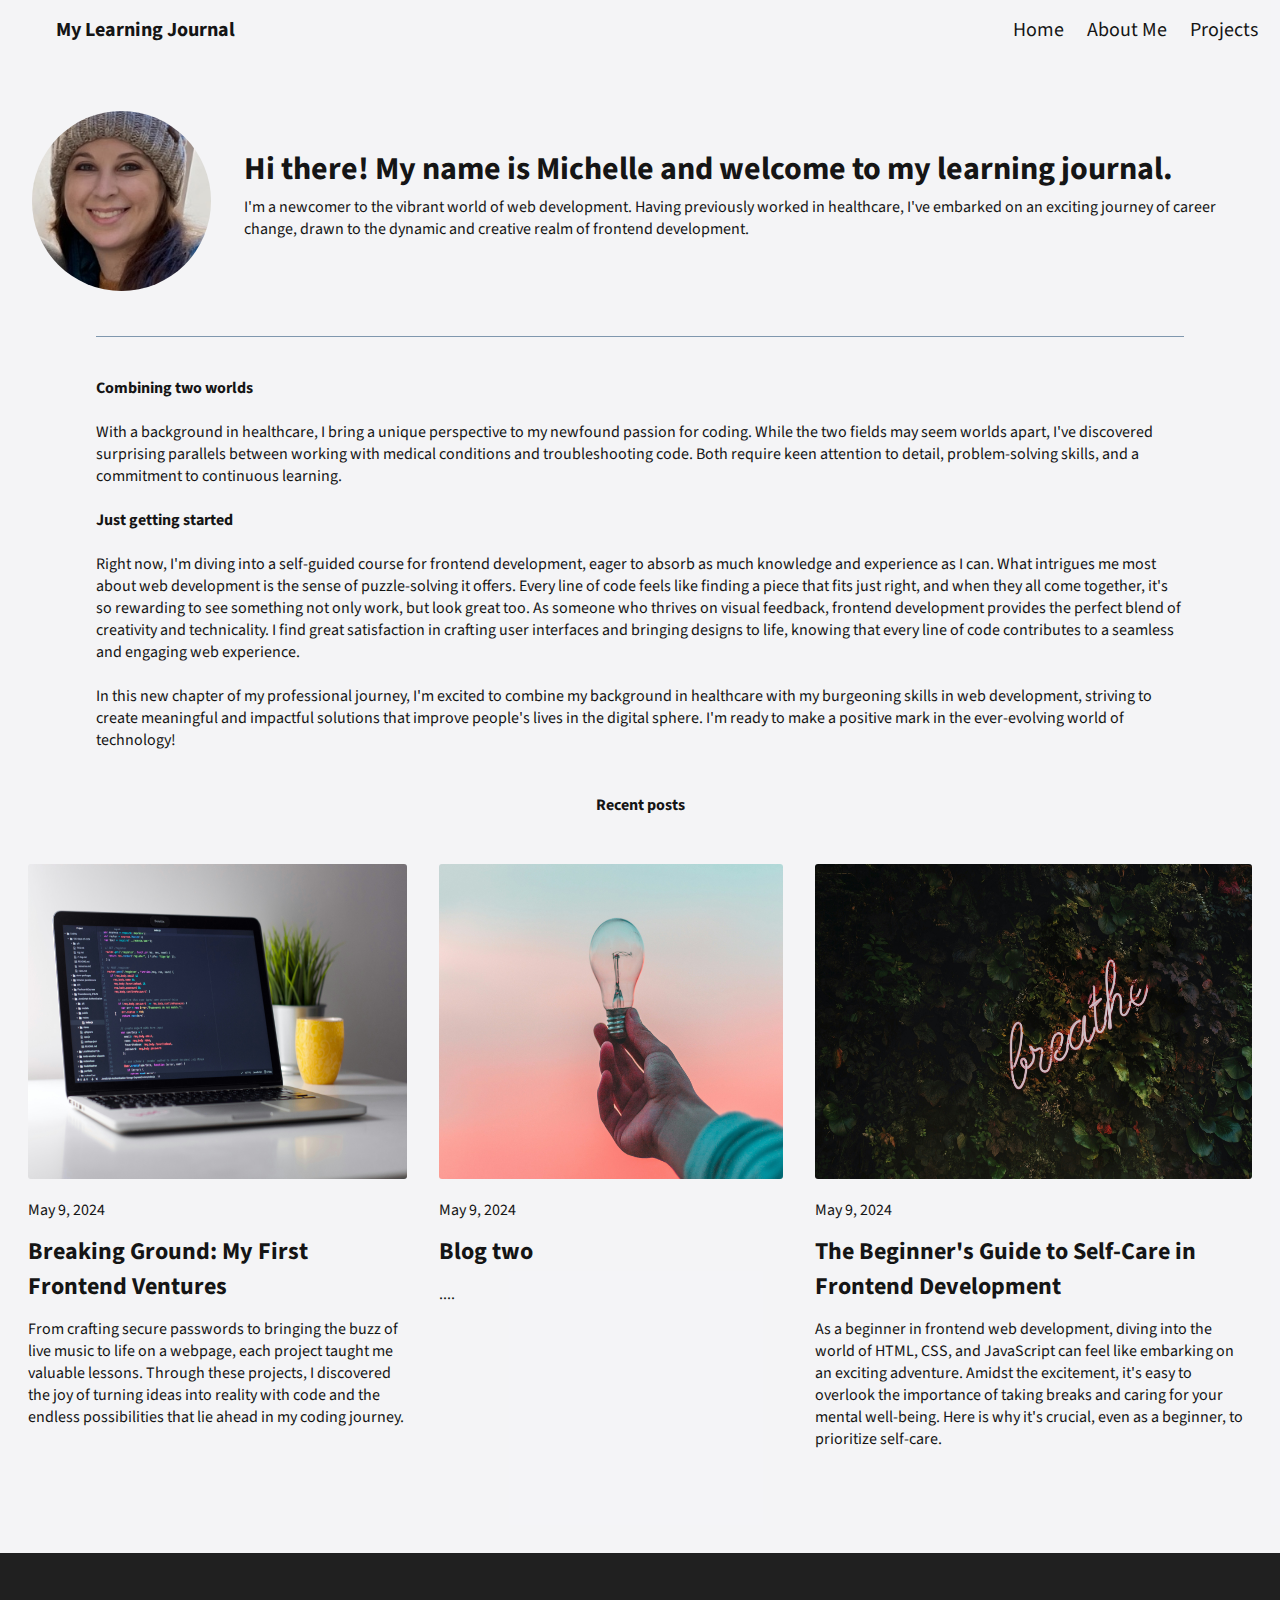
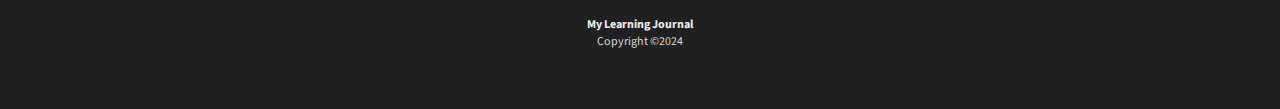
==== about-me.html @ ee02aec1 "initial commit" ====
<!DOCTYPE html>
<html lang="en">
<head>
    <meta charset="UTF-8">
    <meta name="viewport" content="width=device-width, initial-scale=1.0">
    <title>About Me</title>
    <link rel="stylesheet" href="css/index.css">
    <!-- Fonts -->
    <link rel="preconnect" href="https://fonts.googleapis.com">
    <link rel="preconnect" href="https://fonts.gstatic.com" crossorigin>
    <link href="https://fonts.googleapis.com/css2?family=Inter:wght@200&family=Source+Sans+3:ital,wght@0,200..900;1,200..900&display=swap" 
    rel="stylesheet">
    <!-- Font Awesome -->
    <link rel="stylesheet" href="https://cdnjs.cloudflare.com/ajax/libs/font-awesome/6.5.2/css/all.min.css" 
        integrity="sha512-SnH5WK+bZxgPHs44uWIX+LLJAJ9/2PkPKZ5QiAj6Ta86w+fsb2TkcmfRyVX3pBnMFcV7oQPJkl9QevSCWr3W6A==" 
        crossorigin="anonymous" referrerpolicy="no-referrer" />
</head>
<body>
    <header class="site-header">
        <i class="fa-solid fa-feather"></i>
        <h2>My Learning Journal</h2>
    <!-- Site Navigation -->
        <nav>
            <ul>
                <li><a href="index.html">Home</a></li>
                <li><a href="about-me.html">About Me</a></li>
                <li><a href="projects.html">Projects</a></li>
            </ul>
        </nav>
    </header>
    <div class="about-me-page">
        <article class="about-me-el">
            <div class="about-me-header">
                <img src="images/michelle.jpg" alt="" class="michelle">
                <div class="welcome-statement">
                    <h2 class="about-me-title">Hi there! My name is Michelle and welcome to my learning journal.</h2>
                    <p>I'm a newcomer to the vibrant world of web development. Having previously worked in healthcare, 
                        I've embarked on an exciting journey of career change, drawn to the dynamic and creative realm of frontend 
                        development.</p>
                </div>
            </div>

            <section id="about-me-article">
                <strong>Combining two worlds</strong>
                <br>
                <br>
                With a background in healthcare, I bring a unique perspective to my newfound passion for coding. 
                While the two fields may seem worlds apart, I've discovered surprising parallels between working 
                with medical conditions and troubleshooting code. Both require keen attention to detail, problem-solving 
                skills, and a commitment to continuous learning.
                <br>
                <br>
                <strong>Just getting started</strong>
                <br>
                <br>
                Right now, I'm diving into a self-guided course for frontend development, eager to absorb as much knowledge 
                and experience as I can. What intrigues me most about web development is the sense of puzzle-solving 
                it offers. Every line of code feels like finding a piece that fits just right, and when they all come together, 
                it's so rewarding to see something not only work, but look great too. As someone who thrives on visual feedback, 
                frontend development provides the perfect blend of creativity and technicality.  I find great satisfaction in 
                crafting user interfaces and bringing designs to life, knowing that every line of code contributes to a seamless 
                and engaging web experience.
                <br>
                <br>
                In this new chapter of my professional journey, I'm excited to combine my background in healthcare with my 
                burgeoning skills in web development, striving to create meaningful and impactful solutions that improve people's 
                lives in the digital sphere. I'm ready to make a positive mark in the ever-evolving world of technology!
                <br>
                <br>
            </section>
        </article>
        <!-- recent posts section -->
        <h4 class="recent-posts-heading">Recent posts</h4>
        <section class="recent-posts-el">
            <a href="projects-blog.html" class="card card-1">
                <img src="images/clement-helardot-95YRwf6CNw8-unsplash.jpg" alt="laptop computer displaying a code editor with source code">
                <div class="article-info">
                    <span class="date">May 9, 2024</span>
                    <h3>Breaking Ground: My First Frontend Ventures</h3>
                    <p>From crafting secure passwords to bringing the buzz of live music to life on a webpage, each project taught 
                        me valuable lessons. Through these projects, I discovered the joy of turning ideas into reality with code 
                        and the endless possibilities that lie ahead in my coding journey.
                    </p>
                </div>
            </a>
            <a href="" class="card card-2">
                <img src="images/diego-ph-fIq0tET6llw-unsplash.jpg" alt="">
                <div class="article-info">
                    <span class="date">May 9, 2024</span>
                    <h3>Blog two</h3>
                    <p>....</p>
                </div>
            </a>
            <a href="self-care.html" class="card card-3">
                <img src="images/tim-goedhart-vnpTRdmtQ30-unsplash.jpg" alt="floral wall with a pink neon sign displaying the word 'breathe'">
                <div class="article-info">
                    <span class="date">May 9, 2024</span>
                    <h3>The Beginner's Guide to Self-Care in Frontend Development</h3>
                    <p>As a beginner in frontend web development, diving into the world of HTML, CSS, and JavaScript can 
                        feel like embarking on an exciting adventure. Amidst the excitement, it's easy to overlook 
                        the importance of taking breaks and caring for your mental well-being. Here is why it's crucial, even 
                        as a beginner, to prioritize self-care.</p>
                </div>
            </a>
        </section>
    </div>

    <footer>    
        <p>My Learning Journal</p>
        <span>Copyright &copy;2024</span>
    </footer>
</body>
</html>
---- css/index.css ----
/* =================
    Site Layout 
   ================= */
html,
body {
    margin: 0 auto;
    padding: 0;
    font-family: "Source Sans 3", sans-serif;
    color: #151515;
    background-color: hsla(240, 14%, 96%, 0.742);
    max-width: 1800px;
}

.site-header {
    padding: 0 1.5em 0 1.25em;
    display: flex;
    align-items: center;
}

i {
    color: darkslateblue;
    margin-right: 8px;
    width: 1.5em;
}

nav {
    margin-left: auto;
}

ul {
    list-style-type: none;
    display: flex;
    gap: 15px;
}

.splash {
    background-image: url("/images/lukas-blazek-GnvurwJsKaY-unsplash.jpg");
    background-size: cover;
    height: 35vh;
    padding: 2.595em 0 0 0.4em;
    border-radius: 4px;
}

img {
    width: 100%;
    border-radius: 3px;
    height: 35vh;
    margin: 0 0 0.875em 0;
}

.blog-section,
.recent-posts-el {
    display: grid;
    grid-template-columns: repeat(1, minmax(100px, 90vw));
    gap: 1em;
    grid-template-areas: 
    "card-1"
    "card-2"
    "card-3";
    margin: 2.5em 1.25em;
}

.card {
    margin-bottom: 0.875em;
    border-radius: 3px;
    padding: 0.5em;
}

.card:hover,
.grid-item:hover {
    text-decoration: none;
    color: inherit;
    background-color: rgba(193, 195, 196, 0.252);
}

.extended-section {
    display: flex;
    justify-content: center;
}

/* =====================
    Projects container
   ===================== */

.projects .container {
    display: grid;
    grid-template-rows: repeat(3, 1fr);
    gap: 1em;
    grid-template-areas: 
    "diner"
    "venue"
    "seminar"
    "link";
    margin: 2.5em 1.25em;
}

.grid-item {
    height: auto;
    border-radius: 6px;
    text-align: center;
    padding: 1em 0.5em 0 0.5em;
}

.grid-item h2 {
    font-size: 1.3rem;
}

.container a:hover {
    text-decoration: none;
}

.diner {
    grid-area: diner;
}

.venue {
    grid-area: venue;
}

.seminar {
    grid-area: seminar;
}
    
.link {
    grid-area: link;
}

/* =================
    Typography
   ================= */

/* .source-sans-3 {
    font-family: "Source Sans 3", sans-serif;
} */

.site-header {
    font-size: 0.9rem;
}

h2 {
    font-size: 0.844rem;
}

ul {
    font-size: 0.8rem;
}

a {
    text-decoration: none;
    color: inherit;
}

a:hover, 
a:focus,
.btn:hover,
.btn:focus,
.link-to-full-projects-page a:hover, 
.link-to-full-projects-page a:focus {
    cursor: pointer;
    text-decoration: underline;
    color: darkslateblue;
}

.splash {
    color: #232e39;
    font-weight: 700;
    font-size: 2.5rem; /* 32px */
}

h1 {
    max-width: 500px;
    letter-spacing: -3%;
    line-height: 108.2%;
    margin: 0;
    text-shadow: -4px 4px 8px #7f97ae;
}

h3 {
    font-size: 1.5rem;
    margin: 0.563em 0;
}

.btn {
    font-family: inherit;
    font-size: 1rem;
    font-weight: 700;
    text-decoration: underline;
    background-color: transparent;
    border: none;
}

footer {
    text-align: center;
    font-size: 0.75rem;
    background-color: #202020;
    min-height: 100px;
    padding: 2.313em 9.563em;

}

footer p {
    color: #ECECEC;
    font-weight: 700;
    padding-top: 2.313em;
    margin-bottom: 0;
}

footer span {
    color: #D7D7D7;
    margin-top: 0.25em;
}

.link-to-full-projects-page {
    text-align: center;
    font-weight: 700;
    margin: 1.25em 0;
}

/* =================
    About Me page
   ================= */

.about-me-page {
    margin-top: 2.667em;
}

.about-me-el {
    margin: 0 1em;
}

.michelle {
    width: 180px;
    height: 180px;
    border-radius: 50%;
    display: block;
}

/* .about-me-date {
    font-size: 0.75rem;
} */

.about-me-title {
    font-size: 2em;
    letter-spacing: -3%;
    line-height: 108.2%;
}

.about-me-el img {
    margin: 2.188em 0;
}

h4{
    text-align: center;
}


/* =================
    Blog full pages
   ================= */

.blog-full-entry {
    margin: 2.5em;
}

.blog-full-entry h2 {
    font-size: 1.542em;
}

/* =================
    Media Queries
   ================= */

@media (min-width: 725px) {

    .site-header {
        height: 5vw;
    }

    h1 {
        font-size: 8vw;
    }

    h2 {
        font-size: 1.5vw;
        margin: 0;
    }
    
    li {
        margin-left: 8px;
        font-size: 1.3vw;
    }

    .splash {
        min-height: 500px;
        display: flex;
        align-items: center;
        padding: 0.5em 0 0 2em;
    }

    /* .splash span {
        align-self: start;
        margin-top: 0.5em;
    } */

    /* blog grid */
    .blog-section {
        gap: 1.625em; 
        grid-template-columns: repeat(3, minmax(200px, 33vw));
        grid-template-rows: 1fr;
        margin: 2.5em 1.9em;
    }

    .card-1 {
        grid-column: 1 / 2;
        grid-row: 1 / 2;
    }

    .card-2 {
        grid-column: 2 /3;
        grid-row: 1 / 2;
    }

    .card-3 {
        grid-column: 3 / 4;
        grid-row: 1 / 2;
    }

    .extended-section {
        grid-column: 2 / 3;
        grid-row: 2 / 3;
    }

    /* projects grid */
    .projects .container {
        grid-template-columns: repeat(3, 1fr);
        grid-template-areas: 
            "diner venue seminar"
            ".... link ....";
    }

    .grid-item h2 {
        margin-bottom: 8px;
    }

    /* about me page */
    .about-me-page {
        margin-top: 1em;
    }

    .about-me-header {
        display: flex;
        align-items: center;
        padding: 0 1em;
    }

    .welcome-statement {
        margin: 4em 0.9em 4em 2.063em;
    }

    p {
        margin: 0.6em 0;
    }

    #about-me-article {
        margin: 0.6em 5em;
        padding-top: 2.5em;
        border-top: 1px solid #7f97ae;
    }
    /* full blog pages */
    .blog-full-entry {
        margin: 2.5em 4em;
    }

    .blog-full-entry img {
        height: 50vh;

    }

    .blog-full-entry,
    .blog-full-entry img {
        max-width: 1000px;
    }

    .blog-full-entry h2 {
        margin-bottom: 1.5em;
    }
}

@media (min-width: 1280px) {
    i,
    h2,
    li {
        font-size: 20px;
    }

    .site-header {
        height: 60px;

    }

    h1 {
        font-size: 100px;
    }

    /* full blog pages */
    .blog-full-entry {
        margin: 2.5em auto;
    }

    .blog-full-entry img {
        margin-bottom: 2em;
    }

    /* projects grid */
    .projects .container {
        margin: 2.5em 3.25em;
    }

    .grid-item {
        width: 400px;
        margin: 2.5em 0;
    }
}
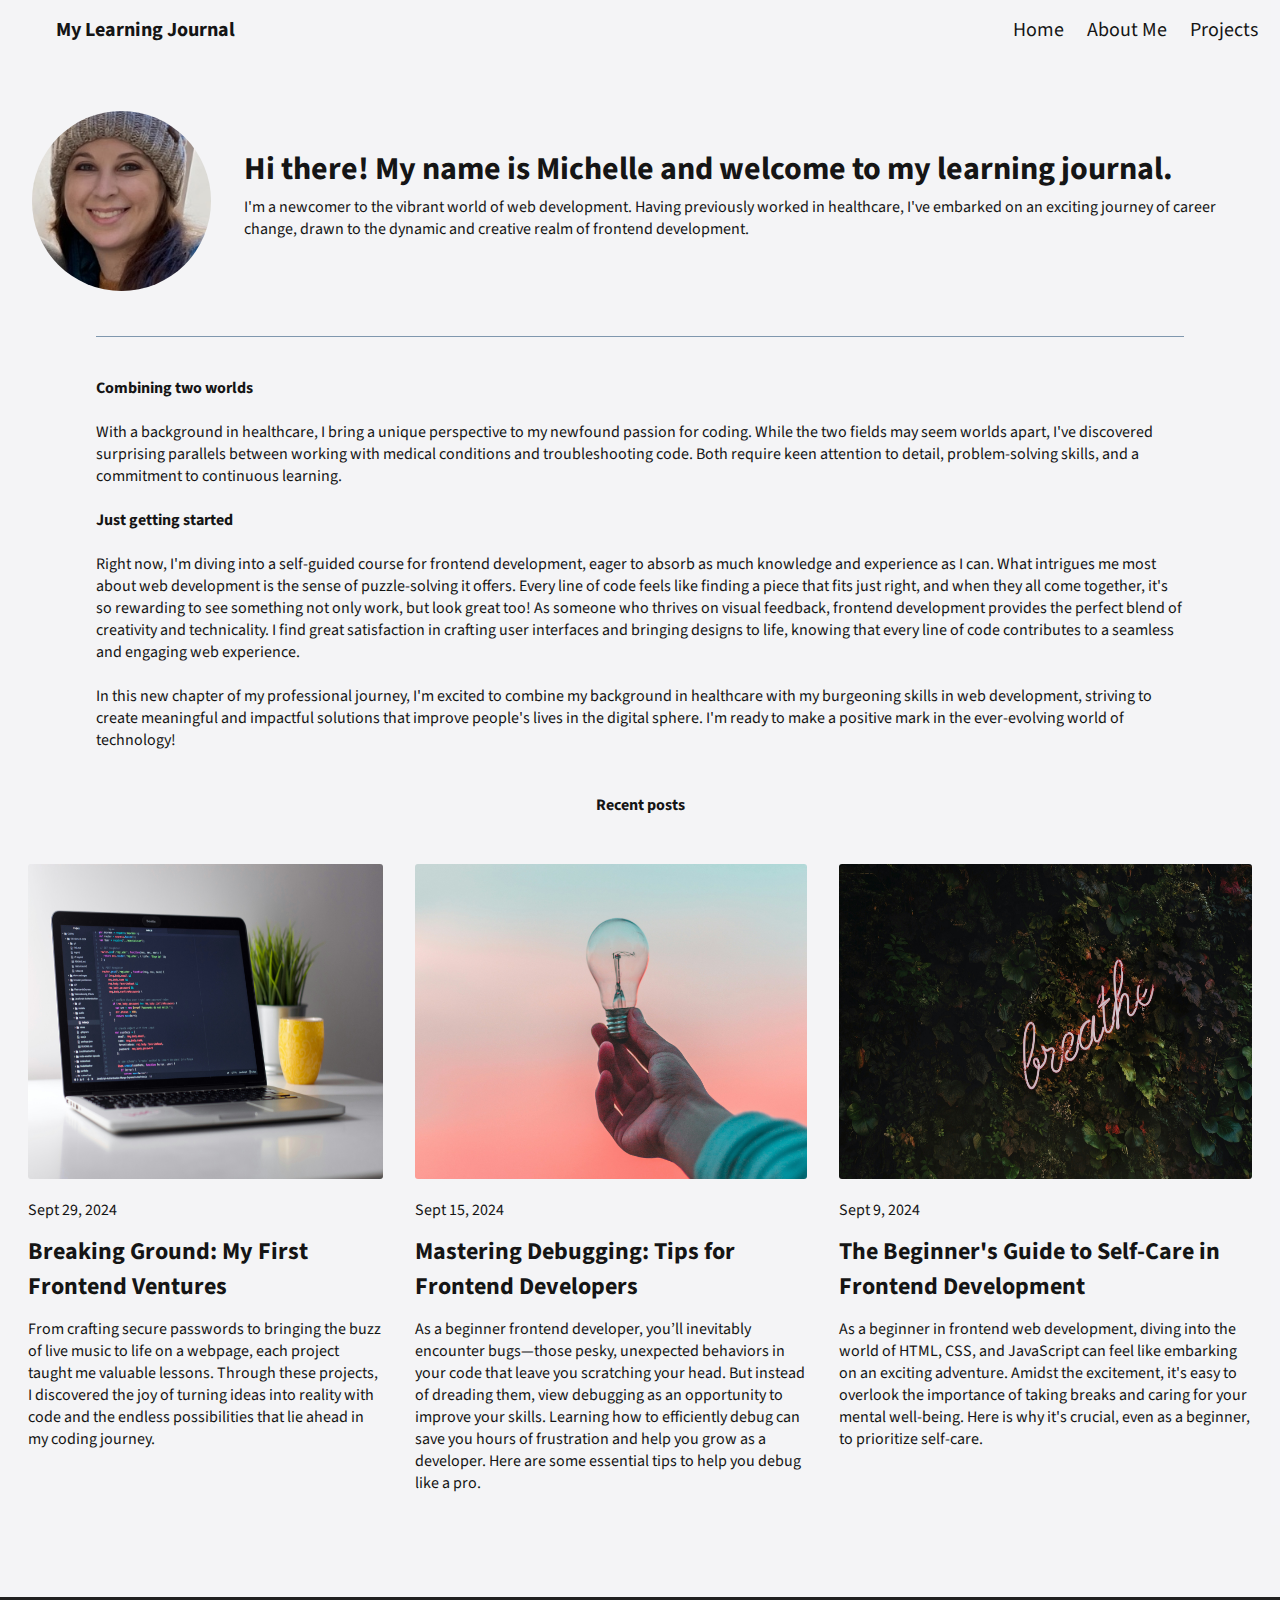
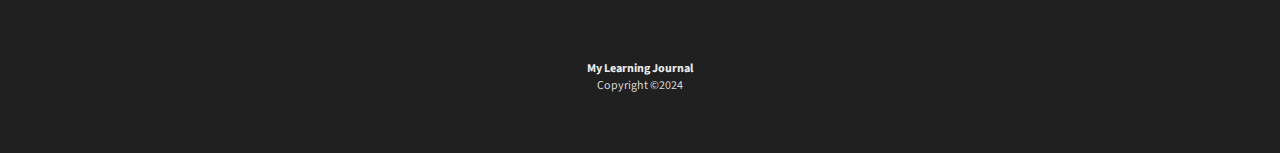
==== commit 4eead971: "add projects, fix img width on blogs" ====
--- a/about-me.html
+++ b/about-me.html
@@ -56,7 +56,7 @@
                 Right now, I'm diving into a self-guided course for frontend development, eager to absorb as much knowledge 
                 and experience as I can. What intrigues me most about web development is the sense of puzzle-solving 
                 it offers. Every line of code feels like finding a piece that fits just right, and when they all come together, 
-                it's so rewarding to see something not only work, but look great too. As someone who thrives on visual feedback, 
+                it's so rewarding to see something not only work, but look great too! As someone who thrives on visual feedback, 
                 frontend development provides the perfect blend of creativity and technicality.  I find great satisfaction in 
                 crafting user interfaces and bringing designs to life, knowing that every line of code contributes to a seamless 
                 and engaging web experience.
@@ -75,7 +75,7 @@
             <a href="projects-blog.html" class="card card-1">
                 <img src="images/clement-helardot-95YRwf6CNw8-unsplash.jpg" alt="laptop computer displaying a code editor with source code">
                 <div class="article-info">
-                    <span class="date">May 9, 2024</span>
+                    <span class="date">Sept 29, 2024</span>
                     <h3>Breaking Ground: My First Frontend Ventures</h3>
                     <p>From crafting secure passwords to bringing the buzz of live music to life on a webpage, each project taught 
                         me valuable lessons. Through these projects, I discovered the joy of turning ideas into reality with code 
@@ -86,15 +86,18 @@
             <a href="" class="card card-2">
                 <img src="images/diego-ph-fIq0tET6llw-unsplash.jpg" alt="">
                 <div class="article-info">
-                    <span class="date">May 9, 2024</span>
-                    <h3>Blog two</h3>
-                    <p>....</p>
+                    <span class="date">Sept 15, 2024</span>
+                    <h3>Mastering Debugging: Tips for Frontend Developers</h3>
+                    <p>As a beginner frontend developer, you’ll inevitably encounter bugs—those pesky, unexpected behaviors in your code 
+                        that leave you scratching your head. But instead of dreading them, view debugging as an opportunity to improve your skills. 
+                        Learning how to efficiently debug can save you hours of frustration and help you grow as a developer. Here are some essential 
+                        tips to help you debug like a pro.</p>
                 </div>
             </a>
             <a href="self-care.html" class="card card-3">
                 <img src="images/tim-goedhart-vnpTRdmtQ30-unsplash.jpg" alt="floral wall with a pink neon sign displaying the word 'breathe'">
                 <div class="article-info">
-                    <span class="date">May 9, 2024</span>
+                    <span class="date">Sept 9, 2024</span>
                     <h3>The Beginner's Guide to Self-Care in Frontend Development</h3>
                     <p>As a beginner in frontend web development, diving into the world of HTML, CSS, and JavaScript can 
                         feel like embarking on an exciting adventure. Amidst the excitement, it's easy to overlook 
--- a/css/index.css
+++ b/css/index.css
@@ -79,6 +79,12 @@
     justify-content: center;
 }
 
+.debugging-list {
+    display: flex;
+    flex-direction: column;
+    list-style-type: disc;
+}
+
 /* =====================
     Projects container
    ===================== */
@@ -88,10 +94,9 @@
     grid-template-rows: repeat(3, 1fr);
     gap: 1em;
     grid-template-areas: 
-    "diner"
-    "venue"
-    "seminar"
-    "link";
+    "palette"
+    "vanlife"
+    "seminar";
     margin: 2.5em 1.25em;
 }
 
@@ -104,35 +109,32 @@
 
 .grid-item h2 {
     font-size: 1.3rem;
+    text-transform: capitalize;
 }
 
 .container a:hover {
     text-decoration: none;
 }
 
-.diner {
-    grid-area: diner;
-}
-
-.venue {
+/* .venue {
     grid-area: venue;
-}
+} */
 
 .seminar {
     grid-area: seminar;
 }
-    
-.link {
-    grid-area: link;
+
+.palette {
+    grid-area: palette;
+}
+
+.vanlife {
+    grid-area: vanlife;
 }
 
 /* =================
     Typography
    ================= */
-
-/* .source-sans-3 {
-    font-family: "Source Sans 3", sans-serif;
-} */
 
 .site-header {
     font-size: 0.9rem;
@@ -236,10 +238,6 @@
     display: block;
 }
 
-/* .about-me-date {
-    font-size: 0.75rem;
-} */
-
 .about-me-title {
     font-size: 2em;
     letter-spacing: -3%;
@@ -297,11 +295,6 @@
         align-items: center;
         padding: 0.5em 0 0 2em;
     }
-
-    /* .splash span {
-        align-self: start;
-        margin-top: 0.5em;
-    } */
 
     /* blog grid */
     .blog-section {
@@ -331,12 +324,15 @@
         grid-row: 2 / 3;
     }
 
+    /* .card {
+        max-width: fit-content;
+    } */
+
     /* projects grid */
     .projects .container {
         grid-template-columns: repeat(3, 1fr);
         grid-template-areas: 
-            "diner venue seminar"
-            ".... link ....";
+            "palette vanlife seminar";
     }
 
     .grid-item h2 {
@@ -367,23 +363,25 @@
         padding-top: 2.5em;
         border-top: 1px solid #7f97ae;
     }
+
     /* full blog pages */
     .blog-full-entry {
         margin: 2.5em 4em;
+        max-width: 1000px;
+        display: flex;
+        flex-direction: column;
     }
 
     .blog-full-entry img {
-        height: 50vh;
-
-    }
-
-    .blog-full-entry,
-    .blog-full-entry img {
-        max-width: 1000px;
-    }
+        height: 60vh;
+        max-width: 700px;
+        align-self: center;
+        border-radius: 6px;
+    }
+
 
     .blog-full-entry h2 {
-        margin-bottom: 1.5em;
+        margin: 1em 0 1.5em 0;
     }
 }
 
